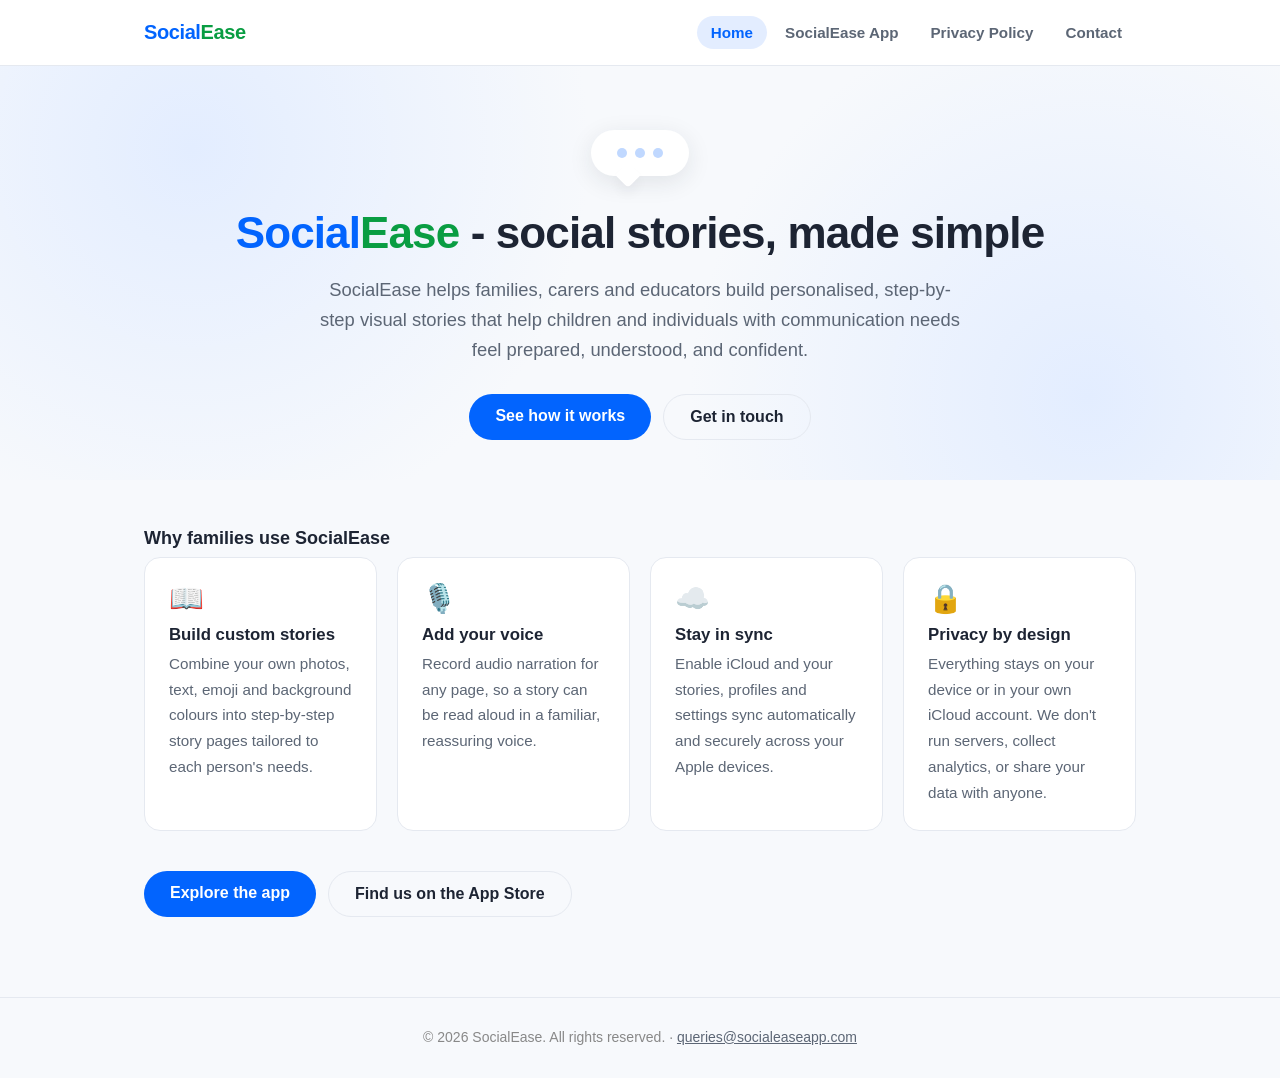
==== index.html @ 565082de "Update index.html" ====
<!DOCTYPE html>
<html lang="en">
<head>
<meta charset="UTF-8">
<meta name="viewport" content="width=device-width, initial-scale=1.0">
<title>SocialEase - Social stories, made simple</title>
<meta name="description" content="SocialEase helps families, carers and educators build personalised, step-by-step visual social stories for children and individuals with communication needs.">
<link rel="stylesheet" href="assets/style.css">
</head>
<body>

<header class="site-header">
  <div class="nav-wrap">
    <a href="index.html" class="logo"><span class="brand-blue">Social</span><span class="brand-green">Ease</span></a>
    <nav class="site-nav" aria-label="Primary">
      <a href="index.html" aria-current="page">Home</a>
      <a href="app.html">SocialEase App</a>
      <a href="privacy-policy.html">Privacy Policy</a>
      <a href="contact.html">Contact</a>
    </nav>
  </div>
</header>

<main>

  <section class="hero">
    <div class="bubble" aria-hidden="true">
      <span class="dot"></span>
      <span class="dot"></span>
      <span class="dot"></span>
    </div>

    <h1><span class="brand-blue">Social</span><span class="brand-green">Ease</span> - social stories, made simple</h1>
    <p class="lede" style="margin: 0 auto 28px;">
      SocialEase helps families, carers and educators build personalised, step-by-step visual
      stories that help children and individuals with communication needs feel prepared,
      understood, and confident.
    </p>

    <div class="btn-row">
      <a class="btn btn-primary" href="app.html">See how it works</a>
      <a class="btn btn-secondary" href="contact.html">Get in touch</a>
    </div>
  </section>

  <section class="container-wide">
    <h2 style="margin-top:0;">Why families use SocialEase</h2>
    <div class="grid">
      <div class="card">
        <span class="emoji" aria-hidden="true">📖</span>
        <h3>Build custom stories</h3>
        <p>Combine your own photos, text, emoji and background colours into step-by-step
          story pages tailored to each person's needs.</p>
      </div>
      <div class="card">
        <span class="emoji" aria-hidden="true">🎙️</span>
        <h3>Add your voice</h3>
        <p>Record audio narration for any page, so a story can be read aloud in a
          familiar, reassuring voice.</p>
      </div>
      <div class="card">
        <span class="emoji" aria-hidden="true">☁️</span>
        <h3>Stay in sync</h3>
        <p>Enable iCloud and your stories, profiles and settings sync automatically and
          securely across your Apple devices.</p>
      </div>
      <div class="card">
        <span class="emoji" aria-hidden="true">🔒</span>
        <h3>Privacy by design</h3>
        <p>Everything stays on your device or in your own iCloud account. We don't run
          servers, collect analytics, or share your data with anyone.</p>
      </div>
    </div>

    <div class="btn-row" style="margin-top: 40px;">
      <a class="btn btn-primary" href="app.html">Explore the app</a>
      <a class="btn btn-secondary" href="https://apps.apple.com/search?term=SocialEase" target="_blank" rel="noopener">Find us on the App Store</a>
    </div>
  </section>

</main>

<footer class="site-footer">
  <p>&copy; 2026 SocialEase. All rights reserved. &middot;
    <a href="mailto:queries@socialeaseapp.com">queries@socialeaseapp.com</a></p>
</footer>

</body>
</html>
---- assets/style.css ----
/* SocialEase site — shared styles */

:root {
  --ink: #1d2433;
  --soft: #5c6675;
  --paper: #f7f9fc;
  --bubble: #ffffff;
  --accentBlue: #0264fe;
  --accentGreen: #099d42;
  --accentBlue-soft: #e3edff;
  --border: #e5e9f0;
}

* { margin: 0; padding: 0; box-sizing: border-box; }

html, body { height: 100%; }

body {
  font-family: -apple-system, BlinkMacSystemFont, "Segoe UI", Roboto, Helvetica, Arial, sans-serif;
  background: var(--paper);
  color: var(--ink);
  display: flex;
  flex-direction: column;
  min-height: 100%;
}

a { color: var(--accentBlue); }

img { max-width: 100%; display: block; }

.brand-blue { color: var(--accentBlue); }
.brand-green { color: var(--accentGreen); }

/* Header / nav */
.site-header {
  background: var(--bubble);
  border-bottom: 1px solid var(--border);
  position: sticky;
  top: 0;
  z-index: 10;
}

.nav-wrap {
  max-width: 1040px;
  margin: 0 auto;
  padding: 16px 24px;
  display: flex;
  align-items: center;
  justify-content: space-between;
  flex-wrap: wrap;
  gap: 12px;
}

.logo {
  font-size: 1.25rem;
  font-weight: 800;
  letter-spacing: -0.02em;
  text-decoration: none;
  color: var(--ink);
}

.site-nav {
  display: flex;
  gap: 4px;
  flex-wrap: wrap;
}

.site-nav a {
  text-decoration: none;
  color: var(--soft);
  font-weight: 600;
  font-size: 0.95rem;
  padding: 8px 14px;
  border-radius: 999px;
  transition: background 0.2s ease, color 0.2s ease;
}

.site-nav a:hover {
  background: var(--accentBlue-soft);
  color: var(--accentBlue);
}

.site-nav a[aria-current="page"] {
  background: var(--accentBlue-soft);
  color: var(--accentBlue);
}

/* Main content */
main { flex: 1; }

.container {
  max-width: 720px;
  margin: 0 auto;
  padding: 48px 24px 80px;
}

.container-wide {
  max-width: 1040px;
  margin: 0 auto;
  padding: 48px 24px 80px;
}

h1 {
  font-size: clamp(2rem, 5vw, 2.75rem);
  font-weight: 800;
  letter-spacing: -0.02em;
  margin-bottom: 16px;
  line-height: 1.15;
}

h2 {
  font-size: 1.125rem;
  font-weight: 700;
  margin: 36px 0 8px;
  color: var(--ink);
}

h3 {
  font-size: 1.05rem;
  font-weight: 700;
  margin-bottom: 6px;
}

p, li {
  font-size: 1rem;
  line-height: 1.7;
  color: var(--soft);
}

.lede {
  font-size: 1.15rem;
  line-height: 1.65;
  color: var(--soft);
  max-width: 640px;
}

ul { padding-left: 1.5rem; margin: 8px 0; }
li { margin-bottom: 4px; }

hr {
  border: none;
  border-top: 1px solid var(--border);
  margin: 48px 0 0;
}

.meta {
  font-size: 0.875rem;
  color: #888;
  margin-bottom: 40px;
}

/* Buttons */
.btn {
  display: inline-block;
  text-decoration: none;
  font-weight: 600;
  padding: 13px 26px;
  border-radius: 999px;
  transition: background 0.2s ease, transform 0.2s ease, border-color 0.2s ease;
}

.btn-primary {
  background: var(--accentBlue);
  color: #fff;
}
.btn-primary:hover { background: #2f63d6; transform: translateY(-1px); }

.btn-secondary {
  background: transparent;
  color: var(--ink);
  border: 1.5px solid var(--border);
}
.btn-secondary:hover { border-color: var(--accentBlue); color: var(--accentBlue); }

.btn:focus-visible {
  outline: 3px solid var(--accentBlue);
  outline-offset: 3px;
}

.btn-row {
  display: flex;
  gap: 12px;
  flex-wrap: wrap;
  margin-top: 12px;
}

/* Hero */
.hero {
  text-align: center;
  padding: 64px 24px 40px;
  background-image:
    radial-gradient(circle at 15% 20%, var(--accentBlue-soft) 0%, transparent 35%),
    radial-gradient(circle at 85% 80%, var(--accentBlue-soft) 0%, transparent 35%);
}

.hero .btn-row { justify-content: center; }

.bubble {
  display: inline-flex;
  align-items: center;
  gap: 8px;
  background: var(--bubble);
  border-radius: 24px;
  padding: 18px 26px;
  box-shadow: 0 6px 24px rgba(29, 36, 51, 0.10);
  position: relative;
  margin-bottom: 32px;
}

.bubble::after {
  content: "";
  position: absolute;
  bottom: -8px;
  left: 28px;
  width: 18px;
  height: 18px;
  background: var(--bubble);
  border-radius: 0 0 4px 0;
  transform: rotate(45deg);
  box-shadow: 6px 6px 12px rgba(29, 36, 51, 0.04);
}

.dot {
  width: 10px;
  height: 10px;
  border-radius: 50%;
  background: var(--accentBlue);
  animation: blink 1.4s infinite both;
}
.dot:nth-child(2) { animation-delay: 0.2s; }
.dot:nth-child(3) { animation-delay: 0.4s; }

@keyframes blink {
  0%, 80%, 100% { opacity: 0.25; transform: translateY(0); }
  40% { opacity: 1; transform: translateY(-3px); }
}

@media (prefers-reduced-motion: reduce) {
  .dot { animation: none; opacity: 1; }
}

/* Cards / grid */
.grid {
  display: grid;
  grid-template-columns: repeat(auto-fit, minmax(220px, 1fr));
  gap: 20px;
  margin-top: 8px;
}

.card {
  background: var(--bubble);
  border: 1px solid var(--border);
  border-radius: 16px;
  padding: 24px;
}

.card .emoji {
  font-size: 1.75rem;
  margin-bottom: 10px;
  display: block;
}

.card p { margin: 0; font-size: 0.95rem; }

/* Steps */
.steps {
  list-style: none;
  padding: 0;
  margin: 16px 0 0;
  counter-reset: step;
}

.steps li {
  counter-increment: step;
  position: relative;
  padding: 4px 0 20px 44px;
  color: var(--ink);
}

.steps li::before {
  content: counter(step);
  position: absolute;
  left: 0;
  top: 0;
  width: 30px;
  height: 30px;
  border-radius: 50%;
  background: var(--accentBlue-soft);
  color: var(--accentBlue);
  font-weight: 700;
  display: flex;
  align-items: center;
  justify-content: center;
  font-size: 0.9rem;
}

.steps strong { color: var(--ink); }

/* Contact */
.contact-card {
  background: var(--bubble);
  border: 1px solid var(--border);
  border-radius: 16px;
  padding: 28px;
  margin-top: 24px;
}

.contact-card h3 { margin-bottom: 8px; }

/* Footer */
.site-footer {
  border-top: 1px solid var(--border);
  padding: 28px 24px;
  text-align: center;
}

.site-footer p {
  font-size: 0.875rem;
  color: #888;
}

.site-footer a { color: var(--soft); }
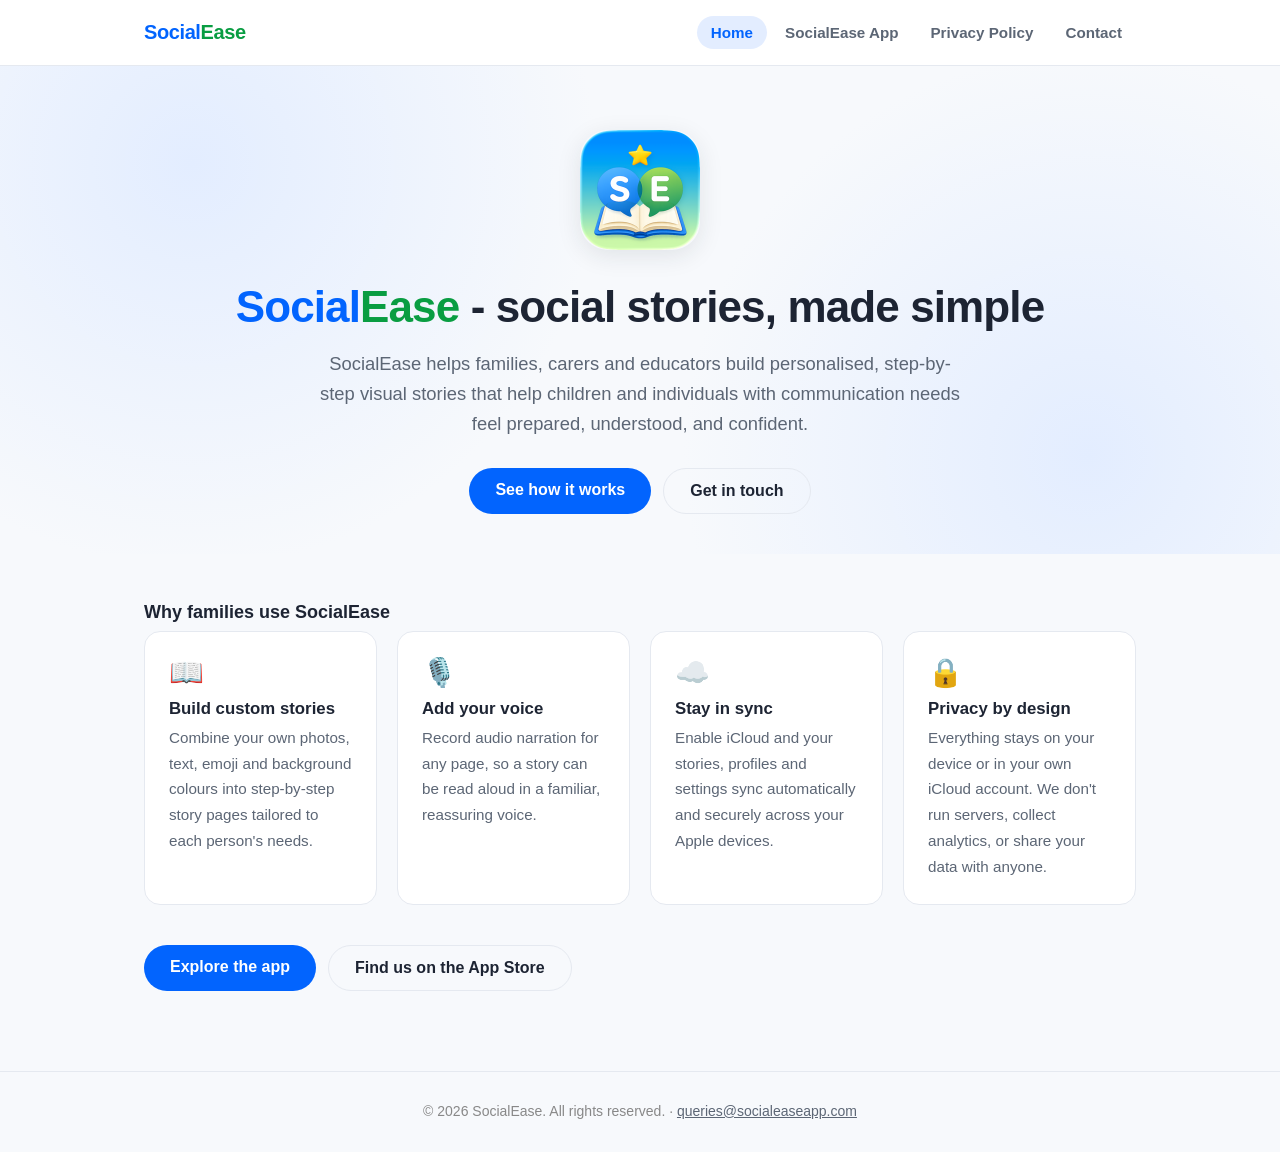
==== commit 0c06d781: "Add Cloudflare analytics site-wide and swap hero dots for app icon Cloudflare Web Analytics beacon w" ====
--- a/index.html
+++ b/index.html
@@ -24,11 +24,7 @@
 <main>
 
   <section class="hero">
-    <div class="bubble" aria-hidden="true">
-      <span class="dot"></span>
-      <span class="dot"></span>
-      <span class="dot"></span>
-    </div>
+    <img class="hero-logo" src="assets/images/logo.png" alt="SocialEase app icon" width="120" height="120">
 
     <h1><span class="brand-blue">Social</span><span class="brand-green">Ease</span> - social stories, made simple</h1>
     <p class="lede" style="margin: 0 auto 28px;">
@@ -84,6 +80,6 @@
   <p>&copy; 2026 SocialEase. All rights reserved. &middot;
     <a href="mailto:queries@socialeaseapp.com">queries@socialeaseapp.com</a></p>
 </footer>
-
+<!-- Cloudflare Web Analytics --><script type='module' src='https://static.cloudflareinsights.com/beacon.min.js' data-cf-beacon='{"token": "63b7ed3a730e44bbb28a7862c5474db4"}'></script><!-- End Cloudflare Web Analytics -->
 </body>
 </html>
--- a/assets/style.css
+++ b/assets/style.css
@@ -195,48 +195,12 @@
 
 .hero .btn-row { justify-content: center; }
 
-.bubble {
-  display: inline-flex;
-  align-items: center;
-  gap: 8px;
-  background: var(--bubble);
-  border-radius: 24px;
-  padding: 18px 26px;
+.hero-logo {
+  width: 120px;
+  height: 120px;
+  border-radius: 28px;
   box-shadow: 0 6px 24px rgba(29, 36, 51, 0.10);
-  position: relative;
-  margin-bottom: 32px;
-}
-
-.bubble::after {
-  content: "";
-  position: absolute;
-  bottom: -8px;
-  left: 28px;
-  width: 18px;
-  height: 18px;
-  background: var(--bubble);
-  border-radius: 0 0 4px 0;
-  transform: rotate(45deg);
-  box-shadow: 6px 6px 12px rgba(29, 36, 51, 0.04);
-}
-
-.dot {
-  width: 10px;
-  height: 10px;
-  border-radius: 50%;
-  background: var(--accentBlue);
-  animation: blink 1.4s infinite both;
-}
-.dot:nth-child(2) { animation-delay: 0.2s; }
-.dot:nth-child(3) { animation-delay: 0.4s; }
-
-@keyframes blink {
-  0%, 80%, 100% { opacity: 0.25; transform: translateY(0); }
-  40% { opacity: 1; transform: translateY(-3px); }
-}
-
-@media (prefers-reduced-motion: reduce) {
-  .dot { animation: none; opacity: 1; }
+  margin: 0 auto 32px;
 }
 
 /* Cards / grid */
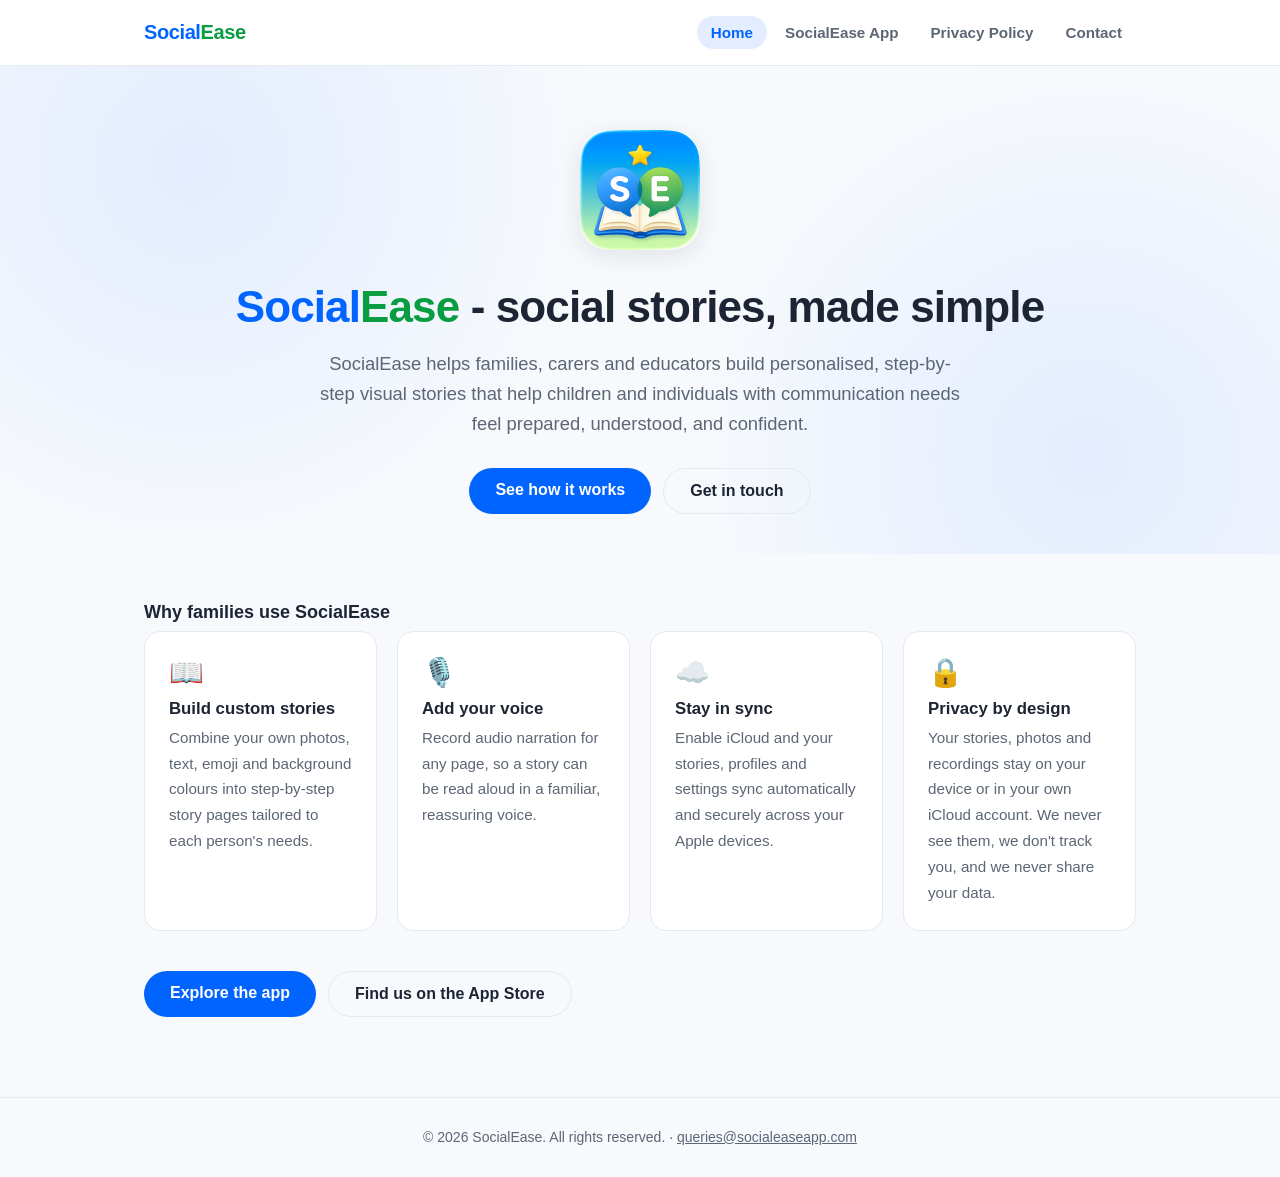
==== commit 382f42ee: "Fix home page analytics claim and footer contrast - Reword the "Privacy by design" card so it no lon" ====
--- a/index.html
+++ b/index.html
@@ -5,7 +5,32 @@
 <meta name="viewport" content="width=device-width, initial-scale=1.0">
 <title>SocialEase - Social stories, made simple</title>
 <meta name="description" content="SocialEase helps families, carers and educators build personalised, step-by-step visual social stories for children and individuals with communication needs.">
+<link rel="canonical" href="https://www.socialeaseapp.com/">
+<link rel="icon" type="image/png" href="assets/images/logo.png">
+<link rel="apple-touch-icon" href="assets/images/logo.png">
+
+<meta property="og:type" content="website">
+<meta property="og:site_name" content="SocialEase">
+<meta property="og:url" content="https://www.socialeaseapp.com/">
+<meta property="og:title" content="SocialEase - Social stories, made simple">
+<meta property="og:description" content="SocialEase helps families, carers and educators build personalised, step-by-step visual social stories for children and individuals with communication needs.">
+<meta property="og:image" content="https://www.socialeaseapp.com/assets/images/logo.png">
+<meta name="twitter:card" content="summary">
+<meta name="twitter:title" content="SocialEase - Social stories, made simple">
+<meta name="twitter:description" content="SocialEase helps families, carers and educators build personalised, step-by-step visual social stories for children and individuals with communication needs.">
+<meta name="twitter:image" content="https://www.socialeaseapp.com/assets/images/logo.png">
+
 <link rel="stylesheet" href="assets/style.css">
+<script type="application/ld+json">
+{
+  "@context": "https://schema.org",
+  "@type": "Organization",
+  "name": "SocialEase",
+  "url": "https://www.socialeaseapp.com/",
+  "logo": "https://www.socialeaseapp.com/assets/images/logo.png",
+  "email": "queries@socialeaseapp.com"
+}
+</script>
 </head>
 <body>
 
@@ -63,14 +88,14 @@
       <div class="card">
         <span class="emoji" aria-hidden="true">🔒</span>
         <h3>Privacy by design</h3>
-        <p>Everything stays on your device or in your own iCloud account. We don't run
-          servers, collect analytics, or share your data with anyone.</p>
+        <p>Your stories, photos and recordings stay on your device or in your own iCloud
+          account. We never see them, we don't track you, and we never share your data.</p>
       </div>
     </div>
 
     <div class="btn-row" style="margin-top: 40px;">
       <a class="btn btn-primary" href="app.html">Explore the app</a>
-      <a class="btn btn-secondary" href="https://apps.apple.com/search?term=SocialEase" target="_blank" rel="noopener">Find us on the App Store</a>
+      <a class="btn btn-secondary" href="https://apps.apple.com/us/app/socialease/id6796062842" target="_blank" rel="noopener">Find us on the App Store</a>
     </div>
   </section>
 
--- a/assets/style.css
+++ b/assets/style.css
@@ -145,7 +145,7 @@
 
 .meta {
   font-size: 0.875rem;
-  color: #888;
+  color: var(--soft);
   margin-bottom: 40px;
 }
 
@@ -280,7 +280,7 @@
 
 .site-footer p {
   font-size: 0.875rem;
-  color: #888;
+  color: var(--soft);
 }
 
 .site-footer a { color: var(--soft); }
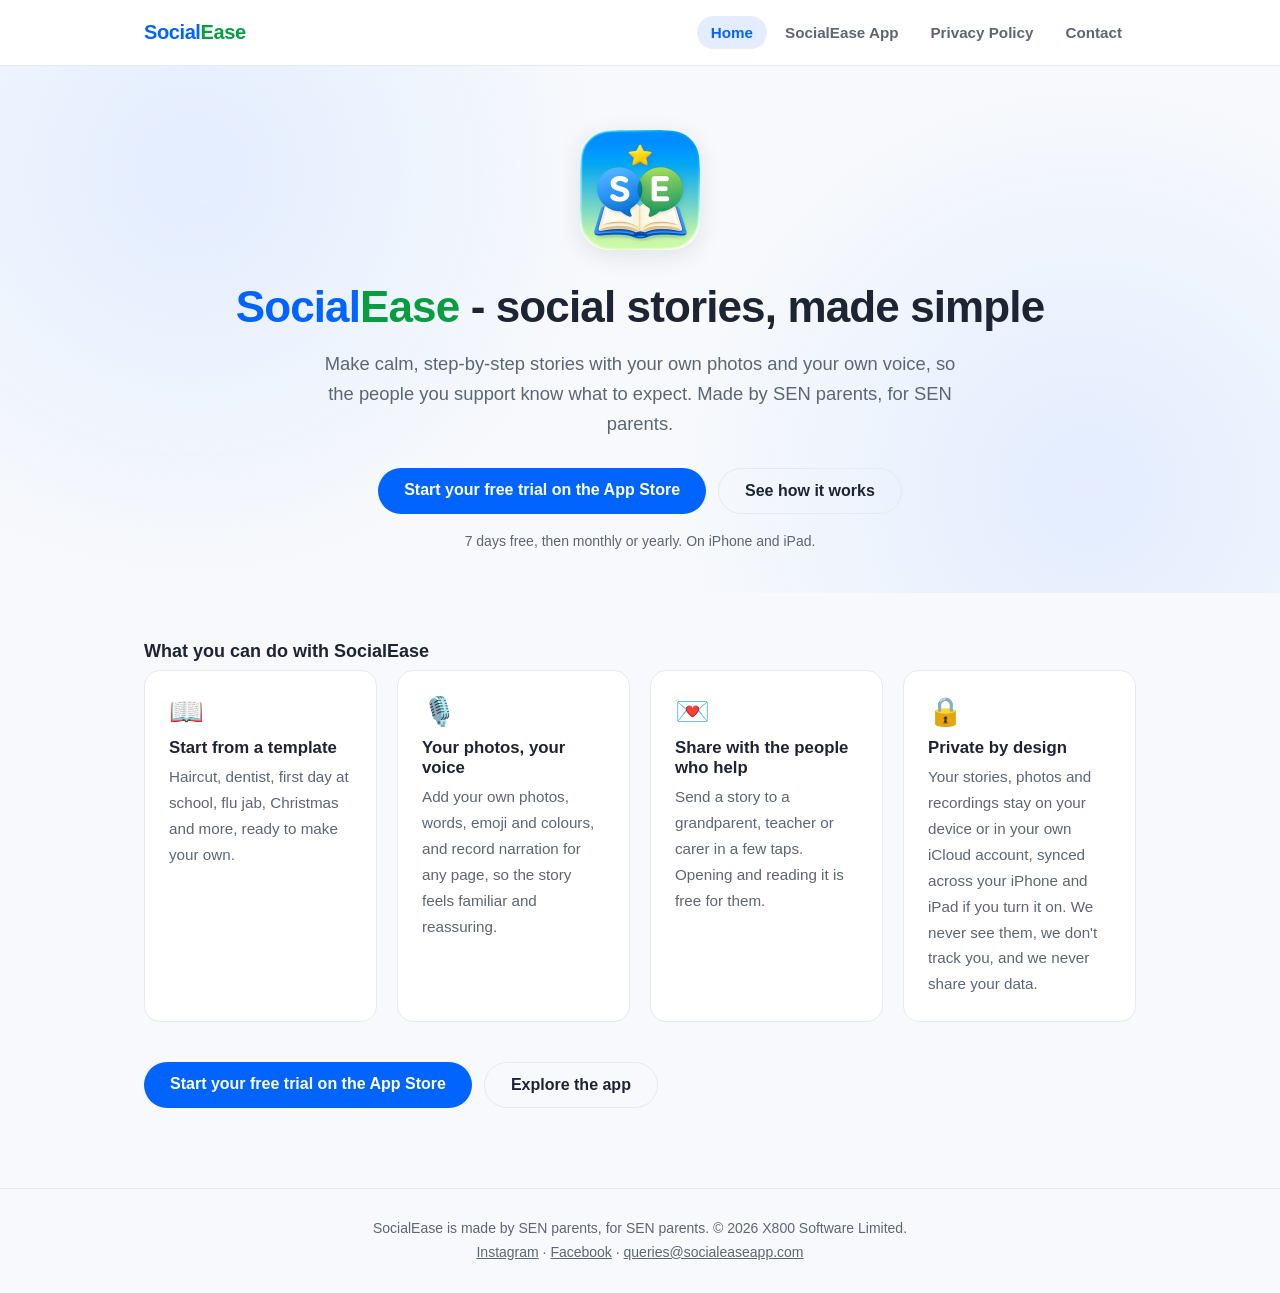
==== commit 5c35d1b9: "Update website copy from the channel audit - Privacy policy: replace the "no third parties" line, wh" ====
--- a/index.html
+++ b/index.html
@@ -3,8 +3,8 @@
 <head>
 <meta charset="UTF-8">
 <meta name="viewport" content="width=device-width, initial-scale=1.0">
-<title>SocialEase - Social stories, made simple</title>
-<meta name="description" content="SocialEase helps families, carers and educators build personalised, step-by-step visual social stories for children and individuals with communication needs.">
+<title>SocialEase - social stories, made simple</title>
+<meta name="description" content="Make calm, step-by-step social stories with your own photos and voice, for children and adults with communication needs. Made by SEN parents, for SEN parents.">
 <link rel="canonical" href="https://www.socialeaseapp.com/">
 <link rel="icon" type="image/png" href="assets/images/logo.png">
 <link rel="apple-touch-icon" href="assets/images/logo.png">
@@ -12,12 +12,12 @@
 <meta property="og:type" content="website">
 <meta property="og:site_name" content="SocialEase">
 <meta property="og:url" content="https://www.socialeaseapp.com/">
-<meta property="og:title" content="SocialEase - Social stories, made simple">
-<meta property="og:description" content="SocialEase helps families, carers and educators build personalised, step-by-step visual social stories for children and individuals with communication needs.">
+<meta property="og:title" content="SocialEase - social stories, made simple">
+<meta property="og:description" content="Make calm, step-by-step social stories with your own photos and voice, for children and adults with communication needs. Made by SEN parents, for SEN parents.">
 <meta property="og:image" content="https://www.socialeaseapp.com/assets/images/logo.png">
 <meta name="twitter:card" content="summary">
-<meta name="twitter:title" content="SocialEase - Social stories, made simple">
-<meta name="twitter:description" content="SocialEase helps families, carers and educators build personalised, step-by-step visual social stories for children and individuals with communication needs.">
+<meta name="twitter:title" content="SocialEase - social stories, made simple">
+<meta name="twitter:description" content="Make calm, step-by-step social stories with your own photos and voice, for children and adults with communication needs. Made by SEN parents, for SEN parents.">
 <meta name="twitter:image" content="https://www.socialeaseapp.com/assets/images/logo.png">
 
 <link rel="stylesheet" href="assets/style.css">
@@ -28,7 +28,11 @@
   "name": "SocialEase",
   "url": "https://www.socialeaseapp.com/",
   "logo": "https://www.socialeaseapp.com/assets/images/logo.png",
-  "email": "queries@socialeaseapp.com"
+  "email": "queries@socialeaseapp.com",
+  "sameAs": [
+    "https://www.instagram.com/thesocialeaseapp/",
+    "https://www.facebook.com/profile.php?id=61594146358445"
+  ]
 }
 </script>
 </head>
@@ -53,56 +57,59 @@
 
     <h1><span class="brand-blue">Social</span><span class="brand-green">Ease</span> - social stories, made simple</h1>
     <p class="lede" style="margin: 0 auto 28px;">
-      SocialEase helps families, carers and educators build personalised, step-by-step visual
-      stories that help children and individuals with communication needs feel prepared,
-      understood, and confident.
+      Make calm, step-by-step stories with your own photos and your own voice, so the people
+      you support know what to expect. Made by SEN parents, for SEN parents.
     </p>
 
     <div class="btn-row">
-      <a class="btn btn-primary" href="app.html">See how it works</a>
-      <a class="btn btn-secondary" href="contact.html">Get in touch</a>
+      <a class="btn btn-primary" href="https://apps.apple.com/app/id6796062842" target="_blank" rel="noopener">Start your free trial on the App Store</a>
+      <a class="btn btn-secondary" href="app.html">See how it works</a>
     </div>
+    <p class="meta" style="margin: 16px 0 0;">7 days free, then monthly or yearly. On iPhone and iPad.</p>
   </section>
 
   <section class="container-wide">
-    <h2 style="margin-top:0;">Why families use SocialEase</h2>
+    <h2 style="margin-top:0;">What you can do with SocialEase</h2>
     <div class="grid">
       <div class="card">
         <span class="emoji" aria-hidden="true">📖</span>
-        <h3>Build custom stories</h3>
-        <p>Combine your own photos, text, emoji and background colours into step-by-step
-          story pages tailored to each person's needs.</p>
+        <h3>Start from a template</h3>
+        <p>Haircut, dentist, first day at school, flu jab, Christmas and more, ready to make
+          your own.</p>
       </div>
       <div class="card">
         <span class="emoji" aria-hidden="true">🎙️</span>
-        <h3>Add your voice</h3>
-        <p>Record audio narration for any page, so a story can be read aloud in a
-          familiar, reassuring voice.</p>
+        <h3>Your photos, your voice</h3>
+        <p>Add your own photos, words, emoji and colours, and record narration for any page,
+          so the story feels familiar and reassuring.</p>
       </div>
       <div class="card">
-        <span class="emoji" aria-hidden="true">☁️</span>
-        <h3>Stay in sync</h3>
-        <p>Enable iCloud and your stories, profiles and settings sync automatically and
-          securely across your Apple devices.</p>
+        <span class="emoji" aria-hidden="true">💌</span>
+        <h3>Share with the people who help</h3>
+        <p>Send a story to a grandparent, teacher or carer in a few taps. Opening and reading
+          it is free for them.</p>
       </div>
       <div class="card">
         <span class="emoji" aria-hidden="true">🔒</span>
-        <h3>Privacy by design</h3>
+        <h3>Private by design</h3>
         <p>Your stories, photos and recordings stay on your device or in your own iCloud
-          account. We never see them, we don't track you, and we never share your data.</p>
+          account, synced across your iPhone and iPad if you turn it on. We never see them,
+          we don't track you, and we never share your data.</p>
       </div>
     </div>
 
     <div class="btn-row" style="margin-top: 40px;">
-      <a class="btn btn-primary" href="app.html">Explore the app</a>
-      <a class="btn btn-secondary" href="https://apps.apple.com/us/app/socialease/id6796062842" target="_blank" rel="noopener">Find us on the App Store</a>
+      <a class="btn btn-primary" href="https://apps.apple.com/app/id6796062842" target="_blank" rel="noopener">Start your free trial on the App Store</a>
+      <a class="btn btn-secondary" href="app.html">Explore the app</a>
     </div>
   </section>
 
 </main>
 
 <footer class="site-footer">
-  <p>&copy; 2026 SocialEase. All rights reserved. &middot;
+  <p>SocialEase is made by SEN parents, for SEN parents. &copy; 2026 X800 Software Limited.</p>
+  <p><a href="https://www.instagram.com/thesocialeaseapp/" target="_blank" rel="noopener">Instagram</a> &middot;
+    <a href="https://www.facebook.com/profile.php?id=61594146358445" target="_blank" rel="noopener">Facebook</a> &middot;
     <a href="mailto:queries@socialeaseapp.com">queries@socialeaseapp.com</a></p>
 </footer>
 <!-- Cloudflare Web Analytics --><script type='module' src='https://static.cloudflareinsights.com/beacon.min.js' data-cf-beacon='{"token": "63b7ed3a730e44bbb28a7862c5474db4"}'></script><!-- End Cloudflare Web Analytics -->
